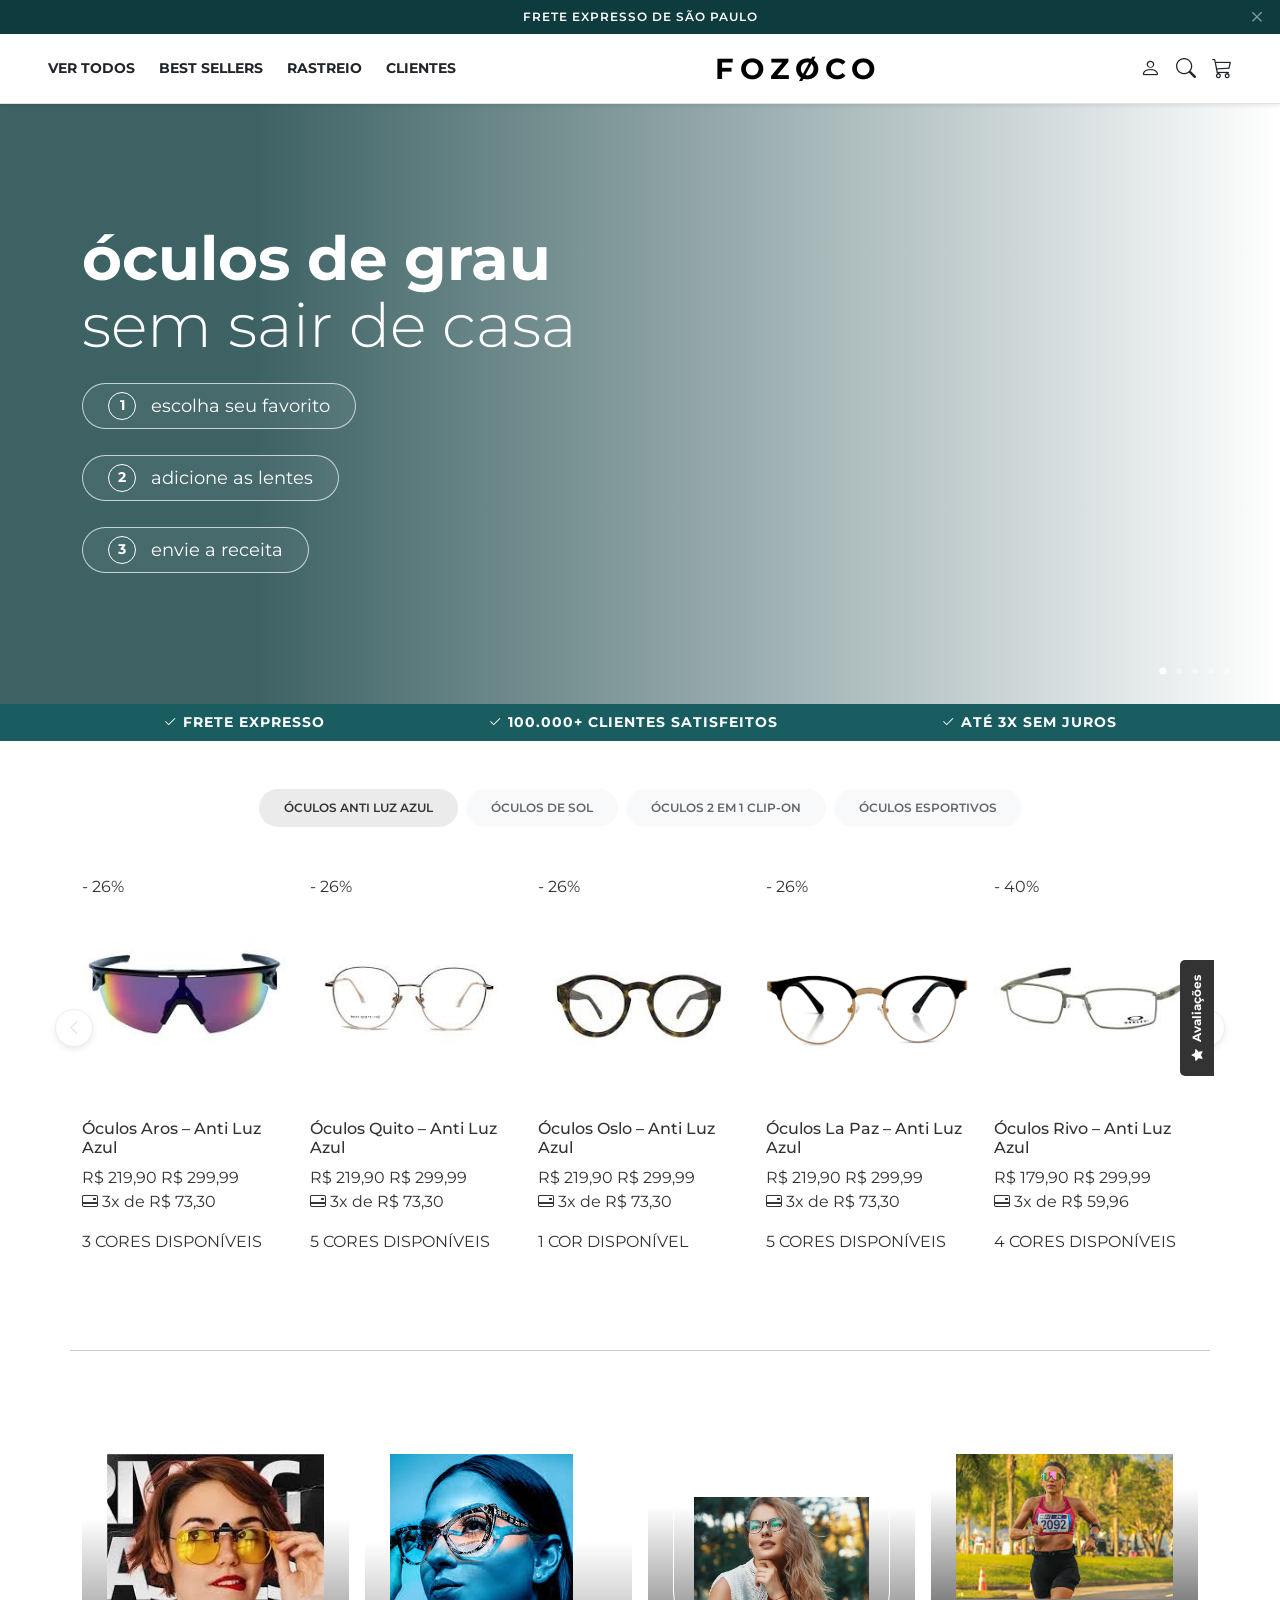
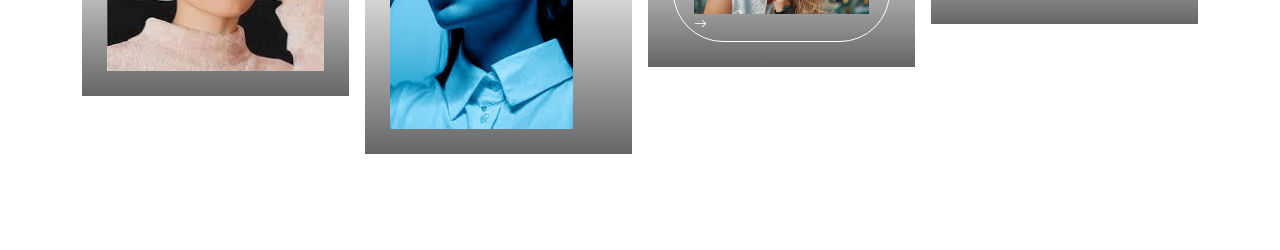
==== index.html @ f726ee56 "Add files via upload" ====
<!DOCTYPE html>
<html lang="pt-br">
<head>
    <meta charset="UTF-8">
    <meta name="viewport" content="width=device-width, initial-scale=1.0">
    <title>FOZOCO Eyewear - Replica</title>

    <link href="https://cdn.jsdelivr.net/npm/bootstrap@5.3.0/dist/css/bootstrap.min.css" rel="stylesheet">
    <link rel="stylesheet" href="https://cdn.jsdelivr.net/npm/bootstrap-icons@1.11.0/font/bootstrap-icons.css">
    
    <link href="https://fonts.googleapis.com/css2?family=Montserrat:wght@300;400;500;600;700&display=swap" rel="stylesheet">
    
    <link rel="stylesheet" href="css/style.css">
</head>
<body>

    <div class="top-announcement text-center py-2 position-relative">
        <span>FRETE EXPRESSO DE SÃO PAULO</span>
        <button type="button" class="btn-close btn-close-white position-absolute end-0 top-50 translate-middle-y me-3 small" style="font-size: 0.6rem;"></button>
    </div>

    <nav class="navbar navbar-expand-lg navbar-light bg-white border-bottom sticky-top shadow-sm">
        <div class="container-fluid px-lg-5">
            <div class="d-flex align-items-center justify-content-between w-100">
                <div class="navbar-nav d-none d-lg-flex flex-row gap-4 small fw-bold">
                    <a class="nav-link p-0 text-dark" href="#">VER TODOS</a>
                    <a class="nav-link p-0 text-dark" href="#">BEST SELLERS</a>
                    <a class="nav-link p-0 text-dark" href="#">RASTREIO</a>
                    <a class="nav-link p-0 text-dark" href="#">CLIENTES</a>
                </div>
                <a class="navbar-brand mx-auto fw-bold" href="#" style="letter-spacing: 6px; font-size: 1.8rem;">FOZØCO</a>
                <div class="d-flex gap-3 fs-5">
                    <a href="#" class="text-dark"><i class="bi bi-person"></i></a>
                    <a href="#" class="text-dark"><i class="bi bi-search"></i></a>
                    <a href="#" class="text-dark"><i class="bi bi-cart3"></i></a>
                </div>
            </div>
        </div>
    </nav>

    <section class="hero-section text-white d-flex align-items-center">
        <div class="container hero-content">
            <div class="row">
                <div class="col-lg-6">
                    <h1 class="display-3 fw-bold mb-4">óculos de grau<br><span class="fw-light">sem sair de casa</span></h1>
                    <div class="steps-container d-flex flex-column gap-3">
                        <div class="step-badge"><span class="step-number">1</span> escolha seu favorito</div>
                        <div class="step-badge"><span class="step-number">2</span> adicione as lentes</div>
                        <div class="step-badge"><span class="step-number">3</span> envie a receita</div>
                    </div>
                </div>
            </div>
        </div>
        <div class="carousel-dots">
            <span class="dot active"></span><span class="dot"></span><span class="dot"></span><span class="dot"></span><span class="dot"></span>
        </div>
    </section>

    <div class="benefits-bar text-white py-2">
        <div class="container d-flex justify-content-around flex-wrap small fw-bold text-uppercase">
            <span><i class="bi bi-check2"></i> FRETE EXPRESSO</span>
            <span><i class="bi bi-check2"></i> 100.000+ CLIENTES SATISFEITOS</span>
            <span><i class="bi bi-check2"></i> ATÉ 3X SEM JUROS</span>
        </div>
    </div>

    <div class="container py-5 text-center">
        <div class="d-flex flex-wrap justify-content-center gap-2">
            <a href="#" class="filter-btn active">ÓCULOS ANTI LUZ AZUL</a>
            <a href="#" class="filter-btn">ÓCULOS DE SOL</a>
            <a href="#" class="filter-btn">ÓCULOS 2 EM 1 CLIP-ON</a>
            <a href="#" class="filter-btn">ÓCULOS ESPORTIVOS</a>
        </div>
    </div>

    <div class="container pb-5 position-relative">
        <div class="reviews-tab"><i class="bi bi-star-fill me-1"></i> Avaliações</div>
        <button class="nav-arrow left"><i class="bi bi-chevron-left"></i></button>
        <button class="nav-arrow right"><i class="bi bi-chevron-right"></i></button>

        <div class="row row-cols-2 row-cols-md-5 g-4">
            <div class="col">
                <div class="product-card">
                    <div class="product-img-box">
                        <span class="badge-discount">- 26%</span>
                        <img src="img/oculos1.jpg" class="img-fluid">
                    </div>
                    <div class="product-info mt-3">
                        <h6>Óculos Aros – Anti Luz Azul</h6>
                        <div class="price-box"><span class="price-new">R$ 219,90</span> <span class="price-old">R$ 299,99</span></div>
                        <p class="installments"><i class="bi bi-credit-card-2-back"></i> 3x de R$ 73,30</p>
                        <span class="colors-text">3 CORES DISPONÍVEIS</span>
                    </div>
                </div>
            </div>
            <div class="col">
                <div class="product-card">
                    <div class="product-img-box">
                        <span class="badge-discount">- 26%</span>
                        <img src="img/oculos2.jpg" class="img-fluid">
                    </div>
                    <div class="product-info mt-3">
                        <h6>Óculos Quito – Anti Luz Azul</h6>
                        <div class="price-box"><span class="price-new">R$ 219,90</span> <span class="price-old">R$ 299,99</span></div>
                        <p class="installments"><i class="bi bi-credit-card-2-back"></i> 3x de R$ 73,30</p>
                        <span class="colors-text">5 CORES DISPONÍVEIS</span>
                    </div>
                </div>
            </div>
            <div class="col">
                <div class="product-card">
                    <div class="product-img-box">
                        <span class="badge-discount">- 26%</span>
                        <img src="img/oculos3.jpg" class="img-fluid">
                    </div>
                    <div class="product-info mt-3">
                        <h6>Óculos Oslo – Anti Luz Azul</h6>
                        <div class="price-box"><span class="price-new">R$ 219,90</span> <span class="price-old">R$ 299,99</span></div>
                        <p class="installments"><i class="bi bi-credit-card-2-back"></i> 3x de R$ 73,30</p>
                        <span class="colors-text">1 COR DISPONÍVEL</span>
                    </div>
                </div>
            </div>
            <div class="col">
                <div class="product-card">
                    <div class="product-img-box">
                        <span class="badge-discount">- 26%</span>
                        <img src="img/oculos4.png" class="img-fluid">
                    </div>
                    <div class="product-info mt-3">
                        <h6>Óculos La Paz – Anti Luz Azul</h6>
                        <div class="price-box"><span class="price-new">R$ 219,90</span> <span class="price-old">R$ 299,99</span></div>
                        <p class="installments"><i class="bi bi-credit-card-2-back"></i> 3x de R$ 73,30</p>
                        <span class="colors-text">5 CORES DISPONÍVEIS</span>
                    </div>
                </div>
            </div>
            <div class="col">
                <div class="product-card">
                    <div class="product-img-box">
                        <span class="badge-discount">- 40%</span>
                        <img src="img/oculos5.jpg" class="img-fluid">
                    </div>
                    <div class="product-info mt-3">
                        <h6>Óculos Rivo – Anti Luz Azul</h6>
                        <div class="price-box"><span class="price-new">R$ 179,90</span> <span class="price-old">R$ 299,99</span></div>
                        <p class="installments"><i class="bi bi-credit-card-2-back"></i> 3x de R$ 59,96</p>
                        <span class="colors-text">4 CORES DISPONÍVEIS</span>
                    </div>
                </div>
            </div>
        </div>
    </div>

    <hr class="container my-5 opacity-25">

    <div class="container pb-5 mb-5">
        <div class="row g-3">
            <div class="col-md-3">
                <div class="cat-banner" style="background-image: url('modelo1.jpg');">
                    <div class="cat-overlay">
                        <h3>Anti Luz Azul</h3>
                        <img src="img/oculosantisol.jpg" class="img-fluid">
                    </div>
                </div>
            </div>
            <div class="col-md-3">
                <div class="cat-banner" style="background-image: url('modelo2.jpg');">
                    <div class="cat-overlay">
                        <h3>Sol</h3>
                        <img src="img/oculosazul.jpg" class="img-fluid">
                    </div>
                </div>
            </div>
            <div class="col-md-3">
                <div class="cat-banner" style="background-image: url('modelo3.jpg');">
                    <div class="cat-overlay">
                        <h3>2 em 1 Clip-On</h3>
                        <a href="#" class="btn-compre">COMPRE JÁ 
                            <img src="img/modelooculos.avif" class="img-fluid"><i class="bi bi-arrow-right"></i></a>
                    </div>
                </div>
            </div>
            <div class="col-md-3">
                <div class="cat-banner" style="background-image: url('modelo4.jpg');">
                    <div class="cat-overlay">
                        <h3>Esportivo</h3>
                        <img src="img/oculosesportivo.jpg" class="img-fluid">
                    </div>
                </div>
            </div>
        </div>
    </div>

    <script src="https://cdn.jsdelivr.net/npm/bootstrap@5.3.0/dist/js/bootstrap.bundle.min.js"></script>
</body>
</html>
---- css/style.css ----
:root {
    --fozoco-teal: #1a5d61;
    --fozoco-dark: #0d3b3e;
    --light-bg: #f8f9fa;
}

body { font-family: 'Montserrat', sans-serif; color: #333; overflow-x: hidden; }

.top-announcement { background-color: var(--fozoco-dark); color: white; font-size: 0.75rem; font-weight: 600; letter-spacing: 1px; }
.navbar-brand { font-family: 'Montserrat', sans-serif; color: #000 !important; }

.hero-section {
    height: 600px;
    background: linear-gradient(90deg, rgba(13, 59, 62, 0.8) 20%, transparent 100%), url('../modelooculos.jpg');
    background-size: cover; background-position: center; position: relative;
}
.hero-content h1 { font-size: 3.8rem; line-height: 1.1; }
.step-badge { border: 1px solid rgba(255,255,255,0.7); border-radius: 50px; padding: 8px 25px; width: fit-content; display: flex; align-items: center; gap: 15px; font-size: 1.1rem; background: rgba(255, 255, 255, 0.05); margin-bottom: 10px; }
.step-number { width: 28px; height: 28px; border: 1.5px solid white; border-radius: 50%; display: flex; align-items: center; justify-content: center; font-size: 0.9rem; font-weight: bold; }
.carousel-dots { position: absolute; bottom: 30px; right: 50px; display: flex; gap: 10px; }
.carousel-dots .dot { width: 6px; height: 6px; background: rgba(255,255,255,0.4); border-radius: 50%; }
.carousel-dots .dot.active { background: #fff; transform: scale(1.2); }

.benefits-bar { background-color: var(--fozoco-teal); letter-spacing: 1px; }
.filter-btn { text-decoration: none; color: #666; padding: 10px 25px; border-radius: 50px; background-color: var(--light-bg); font-size: 0.75rem; font-weight: 600; transition: 0.3s; }
.filter-btn.active { background-color: #ebebeb; color: #333; }

.product-img-box img {
    width: 100%;       
    height: 100%;      
    object-fit: cover; 
}    

.reviews-tab { position: absolute; right: -45px; top: 150px; background-color: #333; color: white; padding: 8px 15px; font-size: 0.75rem; font-weight: bold; border-radius: 5px 5px 0 0; transform: rotate(-90deg); cursor: pointer; z-index: 100; }
.nav-arrow { position: absolute; top: 35%; background: white; border: 1px solid #eee; width: 38px; height: 38px; border-radius: 50%; display: flex; align-items: center; justify-content: center; box-shadow: 0 3px 6px rgba(0,0,0,0.08); z-index: 10; color: #ddd; cursor: pointer; }
.nav-arrow.left { left: -15px; }
.nav-arrow.right { right: -15px; }

.cat-banner {
    background-size: cover;
    background-position: center; 
}

.cat-banner:hover { transform: translateY(-5px); box-shadow: 0 10px 20px rgba(0,0,0,0.1); }
.cat-overlay {
    background: linear-gradient(to top, rgba(0,0,0,0.6) 0%, transparent 60%);
    width: 100%;
    padding: 25px;
    color: white;
}
.cat-overlay h3 { font-weight: 700; font-size: 1.6rem; margin: 0; }

.btn-compre {
    display: inline-block;
    margin-top: 15px;
    border: 1.5px solid white;
    color: white;
    text-decoration: none;
    padding: 8px 20px;
    border-radius: 50px;
    font-size: 0.8rem;
    font-weight: 700;
    transition: 0.3s;
}
.btn-compre:hover { background: white; color: black; }

@media (max-width: 992px) {
    .hero-content h1 { font-size: 2.5rem; }
    .nav-arrow { display: none; }
    .cat-banner { height: 300px; margin-bottom: 15px; }
}
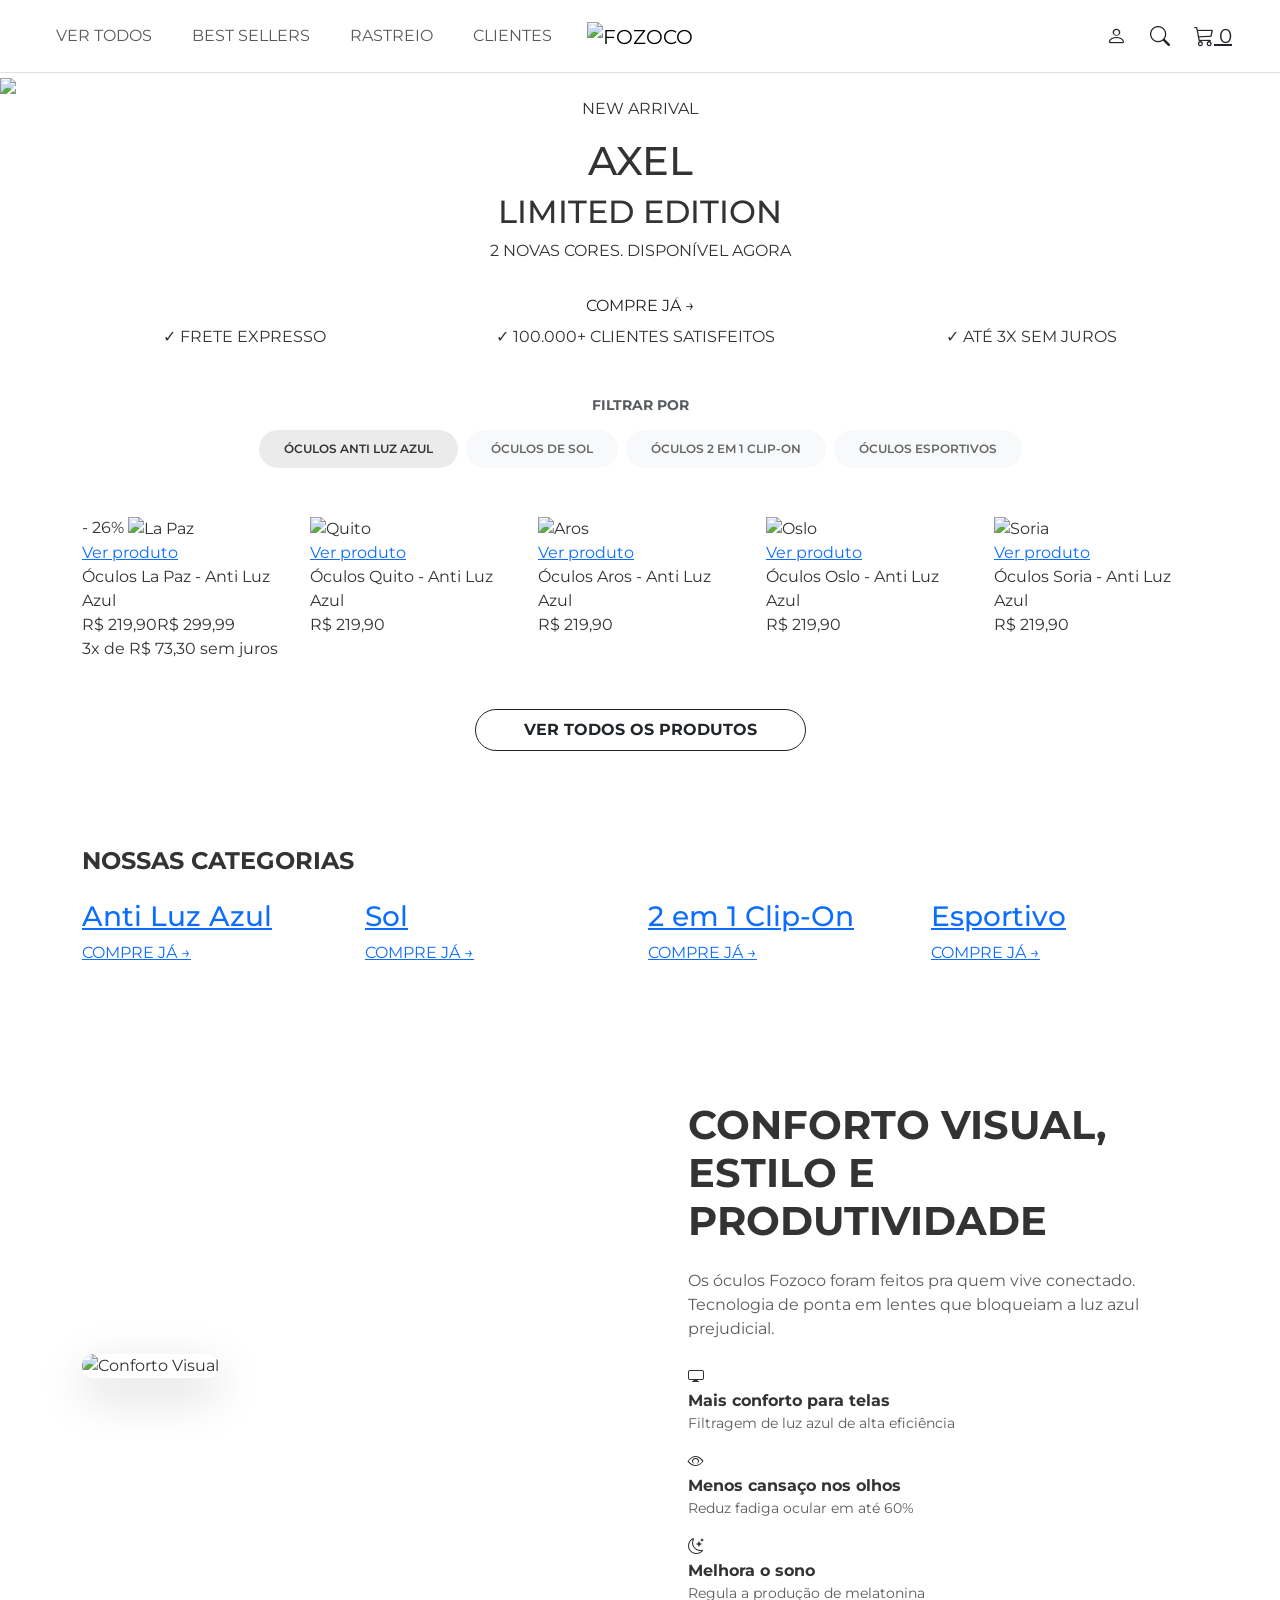
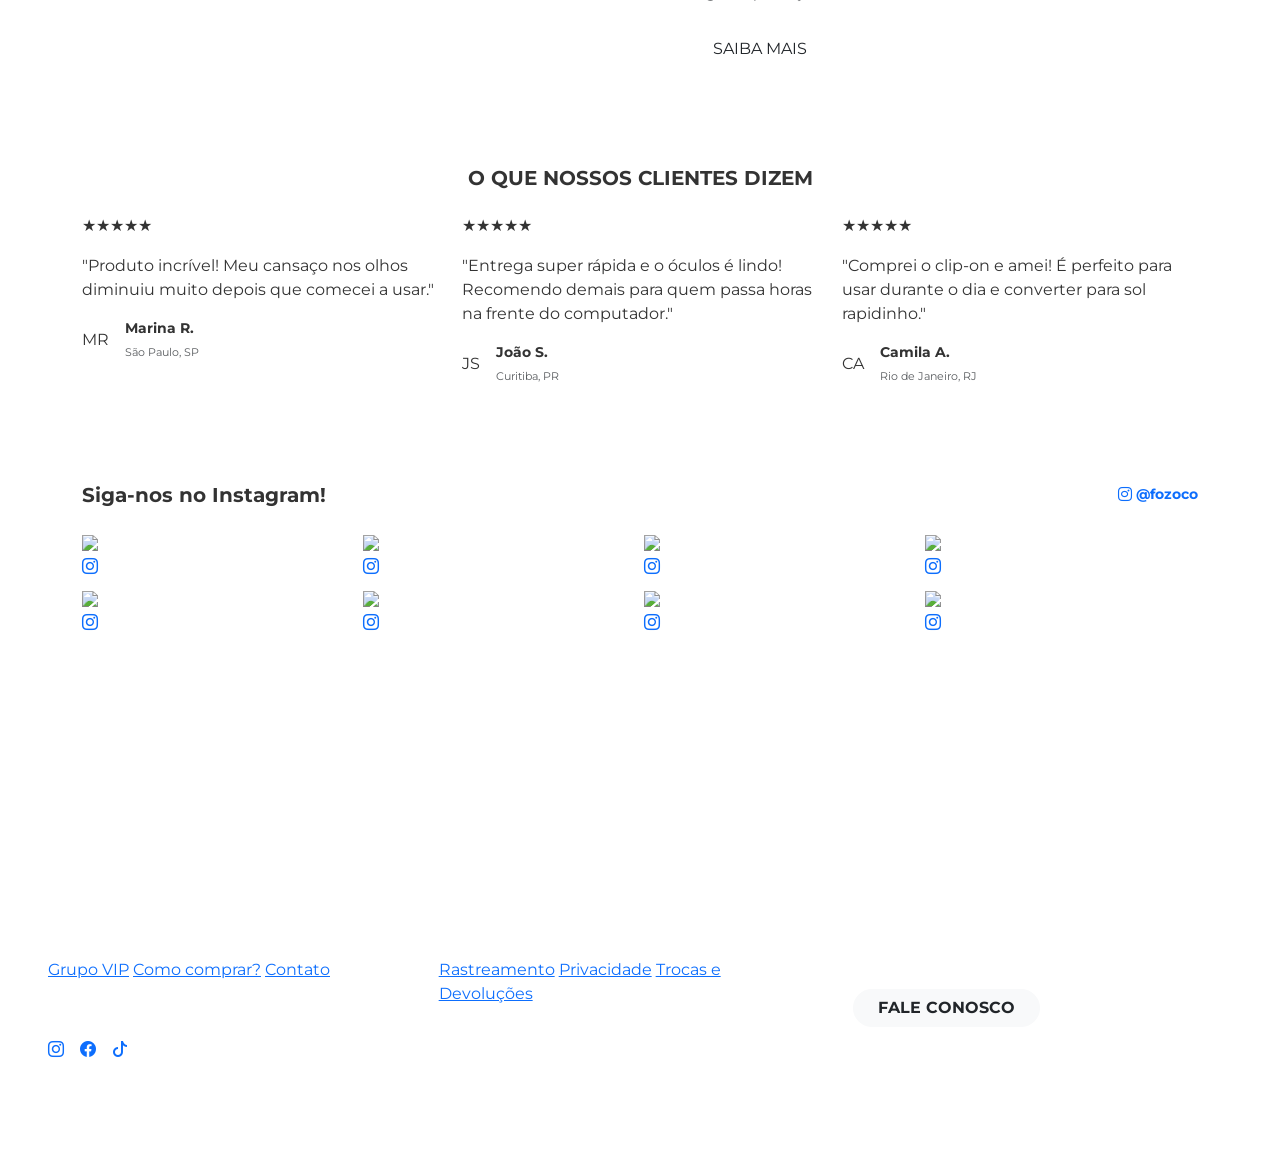
==== commit ade8d1e8: "Add files via upload" ====
--- a/index.html
+++ b/index.html
@@ -3,68 +3,241 @@
 <head>
     <meta charset="UTF-8">
     <meta name="viewport" content="width=device-width, initial-scale=1.0">
-    <title>FOZOCO Eyewear - Replica</title>
-
+    <title>FOZOCO Eyewear</title>
+    <!-- Bootstrap 5 CSS -->
     <link href="https://cdn.jsdelivr.net/npm/bootstrap@5.3.0/dist/css/bootstrap.min.css" rel="stylesheet">
+    <!-- Bootstrap Icons -->
     <link rel="stylesheet" href="https://cdn.jsdelivr.net/npm/bootstrap-icons@1.11.0/font/bootstrap-icons.css">
-    
-    <link href="https://fonts.googleapis.com/css2?family=Montserrat:wght@300;400;500;600;700&display=swap" rel="stylesheet">
-    
+    <!-- Google Fonts -->
+    <link href="https://fonts.googleapis.com/css2?family=Montserrat:wght@300;400;500;600;700;800;900&display=swap" rel="stylesheet">
+    <!-- CSS Externo -->
     <link rel="stylesheet" href="css/style.css">
 </head>
 <body>
-
-    <div class="top-announcement text-center py-2 position-relative">
-        <span>FRETE EXPRESSO DE SÃO PAULO</span>
-        <button type="button" class="btn-close btn-close-white position-absolute end-0 top-50 translate-middle-y me-3 small" style="font-size: 0.6rem;"></button>
-    </div>
-
-    <nav class="navbar navbar-expand-lg navbar-light bg-white border-bottom sticky-top shadow-sm">
+ 
+    <!-- NAVBAR -->
+    <nav class="navbar navbar-expand-lg navbar-light bg-white border-bottom py-3 sticky-top">
         <div class="container-fluid px-lg-5">
-            <div class="d-flex align-items-center justify-content-between w-100">
-                <div class="navbar-nav d-none d-lg-flex flex-row gap-4 small fw-bold">
-                    <a class="nav-link p-0 text-dark" href="#">VER TODOS</a>
-                    <a class="nav-link p-0 text-dark" href="#">BEST SELLERS</a>
-                    <a class="nav-link p-0 text-dark" href="#">RASTREIO</a>
-                    <a class="nav-link p-0 text-dark" href="#">CLIENTES</a>
-                </div>
-                <a class="navbar-brand mx-auto fw-bold" href="#" style="letter-spacing: 6px; font-size: 1.8rem;">FOZØCO</a>
-                <div class="d-flex gap-3 fs-5">
-                    <a href="#" class="text-dark"><i class="bi bi-person"></i></a>
-                    <a href="#" class="text-dark"><i class="bi bi-search"></i></a>
-                    <a href="#" class="text-dark"><i class="bi bi-cart3"></i></a>
-                </div>
+ 
+            <!-- Links esquerda (desktop) -->
+            <div class="navbar-nav d-none d-lg-flex flex-row gap-4">
+                <a class="nav-link" href="#">VER TODOS</a>
+                <a class="nav-link" href="#">BEST SELLERS</a>
+                <a class="nav-link" href="#">RASTREIO</a>
+                <a class="nav-link" href="#">CLIENTES</a>
+            </div>
+ 
+            <!-- Botão hambúrguer (mobile) -->
+            <button class="navbar-toggler border-0" type="button" data-bs-toggle="collapse" data-bs-target="#mobileMenu">
+                <span class="navbar-toggler-icon"></span>
+            </button>
+ 
+            <!-- Logo centralizado -->
+            <a class="navbar-brand mx-auto position-absolute start-50 translate-middle-x" href="#">
+                <img src="img/logofazoco.webp" alt="FOZOCO" height="30">
+            </a>
+ 
+            <!-- Ícones direita -->
+            <div class="d-flex gap-4 fs-5 ms-auto">
+                <a href="#" class="text-dark nav-icon"><i class="bi bi-person"></i></a>
+                <a href="#" class="text-dark nav-icon"><i class="bi bi-search"></i></a>
+                <a href="#" class="text-dark nav-icon position-relative">
+                    <i class="bi bi-cart3"></i>
+                    <span class="cart-badge">0</span>
+                </a>
+            </div>
+        </div>
+ 
+        <!-- Menu Mobile -->
+        <div class="collapse navbar-collapse" id="mobileMenu">
+            <div class="container py-3 d-lg-none">
+                <a class="nav-link py-2 border-bottom" href="#">VER TODOS</a>
+                <a class="nav-link py-2 border-bottom" href="#">BEST SELLERS</a>
+                <a class="nav-link py-2 border-bottom" href="#">RASTREIO</a>
+                <a class="nav-link py-2" href="#">CLIENTES</a>
             </div>
         </div>
     </nav>
-
-    <section class="hero-section text-white d-flex align-items-center">
-        <div class="container hero-content">
-            <div class="row">
-                <div class="col-lg-6">
-                    <h1 class="display-3 fw-bold mb-4">óculos de grau<br><span class="fw-light">sem sair de casa</span></h1>
-                    <div class="steps-container d-flex flex-column gap-3">
-                        <div class="step-badge"><span class="step-number">1</span> escolha seu favorito</div>
-                        <div class="step-badge"><span class="step-number">2</span> adicione as lentes</div>
-                        <div class="step-badge"><span class="step-number">3</span> envie a receita</div>
-                    </div>
-                </div>
-            </div>
-        </div>
-        <div class="carousel-dots">
-            <span class="dot active"></span><span class="dot"></span><span class="dot"></span><span class="dot"></span><span class="dot"></span>
-        </div>
-    </section>
-
-    <div class="benefits-bar text-white py-2">
-        <div class="container d-flex justify-content-around flex-wrap small fw-bold text-uppercase">
-            <span><i class="bi bi-check2"></i> FRETE EXPRESSO</span>
-            <span><i class="bi bi-check2"></i> 100.000+ CLIENTES SATISFEITOS</span>
-            <span><i class="bi bi-check2"></i> ATÉ 3X SEM JUROS</span>
-        </div>
-    </div>
-
+ <div id="heroCarousel" class="carousel slide carousel-fade" data-bs-ride="carousel" data-bs-interval="4500">
+
+    <div class="carousel-indicators">
+        <button type="button" data-bs-target="#heroCarousel" data-bs-slide-to="0" class="active"></button>
+        <button type="button" data-bs-target="#heroCarousel" data-bs-slide-to="1"></button>
+        <button type="button" data-bs-target="#heroCarousel" data-bs-slide-to="2"></button>
+        <button type="button" data-bs-target="#heroCarousel" data-bs-slide-to="3"></button>
+        <button type="button" data-bs-target="#heroCarousel" data-bs-slide-to="4"></button>
+    </div>
+
+    <div class="carousel-inner">
+
+        <!-- Slide 1 -->
+        <div class="carousel-item active">
+            <div class="hero-slide">
+                <img src="img/imagemcarossel.avif" class="hero-img">
+                <div class="overlay"></div>
+
+                <div class="container h-100 d-flex align-items-center justify-content-center text-center">
+                    <div class="slide-content">
+                        <p class="slide-eyebrow">NEW ARRIVAL</p>
+                        <h1 class="slide-title">AXEL</h1>
+                        <h2 class="slide-subtitle">LIMITED EDITION</h2>
+                        <div class="slide-pill">2 NOVAS CORES. DISPONÍVEL AGORA</div>
+                        <a href="#" class="btn btn-hero mt-4">COMPRE JÁ →</a>
+                    </div>
+                </div>
+            </div>
+        </div>
+
+        <!-- Slide 2 -->
+        <div class="carousel-item">
+            <div class="hero-slide">
+                <img src="img/modelooculos2.avif" class="hero-img">
+                <div class="overlay"></div>
+
+                <div class="container h-100 d-flex align-items-center">
+                    <div class="col-lg-6 slide-content text-white">
+                        <p class="slide-eyebrow">ANTI LUZ AZUL</p>
+                        <h1 class="slide-title-left">óculos de grau<br>sem sair de casa</h1>
+                        <div class="d-flex flex-column mt-4">
+                            <div class="hero-badge"><span>1</span> escolha seu favorito</div>
+                            <div class="hero-badge"><span>2</span> adicione as lentes</div>
+                            <div class="hero-badge"><span>3</span> envie a receita</div>
+                        </div>
+                        <a href="#" class="btn btn-hero-outline mt-4">VER COLEÇÃO →</a>
+                    </div>
+                </div>
+            </div>
+        </div>
+
+        <!-- Slide 3 -->
+        <div class="carousel-item">
+            <div class="hero-slide">
+                <img src="img/modelooculos3.jpg" class="hero-img">
+                <div class="overlay"></div>
+
+                <div class="container h-100 d-flex align-items-center justify-content-end">
+                    <div class="col-lg-5 slide-content text-white text-end">
+                        <p class="slide-eyebrow">VERÃO 2025</p>
+                        <h1 class="slide-title-right">coleção<br>de sol</h1>
+                        <p class="slide-desc mt-3">Proteção UV400 com estilo para todos os momentos.</p>
+                        <a href="#" class="btn btn-hero mt-3">VER COLEÇÃO →</a>
+                    </div>
+                </div>
+            </div>
+        </div>
+
+        <!-- Slide 4 -->
+        <div class="carousel-item">
+            <div class="hero-slide">
+                <img src="img/modelooculos4.webp" class="hero-img">
+                <div class="overlay"></div>
+
+                <div class="container h-100 d-flex align-items-center">
+                    <div class="col-lg-6 slide-content text-white">
+                        <p class="slide-eyebrow">INOVAÇÃO</p>
+                        <h1 class="slide-title-left">2 em 1<br>clip-on</h1>
+                        <p class="slide-desc mt-3">Um óculos, duas funções.</p>
+                        <a href="#" class="btn btn-hero-outline mt-4">SAIBA MAIS →</a>
+                    </div>
+                </div>
+            </div>
+        </div>
+
+        <!-- Slide 5 -->
+        <div class="carousel-item">
+            <div class="hero-slide">
+                <img src="img/modelooculos5.avif" class="hero-img">
+                <div class="overlay"></div>
+
+                <div class="container h-100 d-flex align-items-center justify-content-center text-center">
+                    <div class="slide-content text-white">
+                        <p class="slide-eyebrow">LINHA SPORT</p>
+                        <h1 class="slide-title">ESPORTIVOS</h1>
+                        <p class="slide-desc mt-3">Alta performance.</p>
+                        <a href="#" class="btn btn-hero mt-4">COMPRE JÁ →</a>
+                    </div>
+                </div>
+            </div>
+        </div>
+
+    </div>
+</div>
+            <!-- Slide 2 — Óculos de grau -->
+            <div class="carousel-item hero-slide slide-2">
+                <div class="container h-100 d-flex align-items-center">
+                    <div class="col-lg-6 slide-content text-white">
+                        <p class="slide-eyebrow">ANTI LUZ AZUL</p>
+                        <h1 class="slide-title-left">óculos de grau<br>sem sair de casa</h1>
+                        <div class="d-flex flex-column mt-4">
+                            <div class="hero-badge"><span>1</span> escolha seu favorito</div>
+                            <div class="hero-badge"><span>2</span> adicione as lentes</div>
+                            <div class="hero-badge"><span>3</span> envie a receita</div>
+                        </div>
+                        <a href="#" class="btn btn-hero-outline mt-4">VER COLEÇÃO →</a>
+                    </div>
+                </div>
+            </div>
+ 
+            <!-- Slide 3 — Óculos de sol -->
+            <div class="carousel-item hero-slide slide-3">
+                <div class="container h-100 d-flex align-items-center justify-content-end">
+                    <div class="col-lg-5 slide-content text-white text-end">
+                        <p class="slide-eyebrow">VERÃO 2025</p>
+                        <h1 class="slide-title-right">coleção<br>de sol</h1>
+                        <p class="slide-desc mt-3">Proteção UV400 com estilo para todos os momentos.</p>
+                        <a href="#" class="btn btn-hero mt-3">VER COLEÇÃO →</a>
+                    </div>
+                </div>
+            </div>
+ 
+            <!-- Slide 4 — Clip-On 2 em 1 -->
+            <div class="carousel-item hero-slide slide-4">
+                <div class="container h-100 d-flex align-items-center">
+                    <div class="col-lg-6 slide-content text-white">
+                        <p class="slide-eyebrow">INOVAÇÃO</p>
+                        <h1 class="slide-title-left">2 em 1<br>clip-on</h1>
+                        <p class="slide-desc mt-3">Um óculos, duas funções. Do dia para a noite em segundos.</p>
+                        <a href="#" class="btn btn-hero-outline mt-4">SAIBA MAIS →</a>
+                    </div>
+                </div>
+            </div>
+ 
+            <!-- Slide 5 — Esportivo -->
+            <div class="carousel-item hero-slide slide-5">
+                <div class="container h-100 d-flex align-items-center justify-content-center text-center">
+                    <div class="slide-content text-white">
+                        <p class="slide-eyebrow">LINHA SPORT</p>
+                        <h1 class="slide-title">ESPORTIVOS</h1>
+                        <p class="slide-desc mt-3">Para quem não para. Alta performance, design arrojado.</p>
+                        <a href="#" class="btn btn-hero mt-4">COMPRE JÁ →</a>
+                    </div>
+                </div>
+            </div>
+ 
+        </div><!-- /.carousel-inner -->
+ 
+        <!-- Controles prev/next -->
+        <button class="carousel-control-prev" type="button" data-bs-target="#heroCarousel" data-bs-slide="prev">
+            <span class="carousel-control-prev-icon"></span>
+        </button>
+        <button class="carousel-control-next" type="button" data-bs-target="#heroCarousel" data-bs-slide="next">
+            <span class="carousel-control-next-icon"></span>
+        </button>
+ 
+    </div><!-- /#heroCarousel -->
+ 
+    <!-- INFO BAR -->
+    <div class="info-bar text-center">
+        <div class="container d-flex justify-content-around flex-wrap gap-2">
+            <span>✓ FRETE EXPRESSO</span>
+            <span>✓ 100.000+ CLIENTES SATISFEITOS</span>
+            <span>✓ ATÉ 3X SEM JUROS</span>
+        </div>
+    </div>
+ 
+    <!-- FILTROS -->
     <div class="container py-5 text-center">
+        <h6 class="text-muted mb-3 small fw-bold letter-spacing-wide">FILTRAR POR</h6>
         <div class="d-flex flex-wrap justify-content-center gap-2">
             <a href="#" class="filter-btn active">ÓCULOS ANTI LUZ AZUL</a>
             <a href="#" class="filter-btn">ÓCULOS DE SOL</a>
@@ -72,126 +245,249 @@
             <a href="#" class="filter-btn">ÓCULOS ESPORTIVOS</a>
         </div>
     </div>
-
-    <div class="container pb-5 position-relative">
-        <div class="reviews-tab"><i class="bi bi-star-fill me-1"></i> Avaliações</div>
-        <button class="nav-arrow left"><i class="bi bi-chevron-left"></i></button>
-        <button class="nav-arrow right"><i class="bi bi-chevron-right"></i></button>
-
-        <div class="row row-cols-2 row-cols-md-5 g-4">
-            <div class="col">
-                <div class="product-card">
-                    <div class="product-img-box">
-                        <span class="badge-discount">- 26%</span>
-                        <img src="img/oculos1.jpg" class="img-fluid">
-                    </div>
-                    <div class="product-info mt-3">
-                        <h6>Óculos Aros – Anti Luz Azul</h6>
-                        <div class="price-box"><span class="price-new">R$ 219,90</span> <span class="price-old">R$ 299,99</span></div>
-                        <p class="installments"><i class="bi bi-credit-card-2-back"></i> 3x de R$ 73,30</p>
-                        <span class="colors-text">3 CORES DISPONÍVEIS</span>
-                    </div>
-                </div>
-            </div>
-            <div class="col">
-                <div class="product-card">
-                    <div class="product-img-box">
-                        <span class="badge-discount">- 26%</span>
-                        <img src="img/oculos2.jpg" class="img-fluid">
-                    </div>
-                    <div class="product-info mt-3">
-                        <h6>Óculos Quito – Anti Luz Azul</h6>
-                        <div class="price-box"><span class="price-new">R$ 219,90</span> <span class="price-old">R$ 299,99</span></div>
-                        <p class="installments"><i class="bi bi-credit-card-2-back"></i> 3x de R$ 73,30</p>
-                        <span class="colors-text">5 CORES DISPONÍVEIS</span>
-                    </div>
-                </div>
-            </div>
-            <div class="col">
-                <div class="product-card">
-                    <div class="product-img-box">
-                        <span class="badge-discount">- 26%</span>
-                        <img src="img/oculos3.jpg" class="img-fluid">
-                    </div>
-                    <div class="product-info mt-3">
-                        <h6>Óculos Oslo – Anti Luz Azul</h6>
-                        <div class="price-box"><span class="price-new">R$ 219,90</span> <span class="price-old">R$ 299,99</span></div>
-                        <p class="installments"><i class="bi bi-credit-card-2-back"></i> 3x de R$ 73,30</p>
-                        <span class="colors-text">1 COR DISPONÍVEL</span>
-                    </div>
-                </div>
-            </div>
-            <div class="col">
-                <div class="product-card">
-                    <div class="product-img-box">
-                        <span class="badge-discount">- 26%</span>
-                        <img src="img/oculos4.png" class="img-fluid">
-                    </div>
-                    <div class="product-info mt-3">
-                        <h6>Óculos La Paz – Anti Luz Azul</h6>
-                        <div class="price-box"><span class="price-new">R$ 219,90</span> <span class="price-old">R$ 299,99</span></div>
-                        <p class="installments"><i class="bi bi-credit-card-2-back"></i> 3x de R$ 73,30</p>
-                        <span class="colors-text">5 CORES DISPONÍVEIS</span>
-                    </div>
-                </div>
-            </div>
-            <div class="col">
-                <div class="product-card">
-                    <div class="product-img-box">
-                        <span class="badge-discount">- 40%</span>
-                        <img src="img/oculos5.jpg" class="img-fluid">
-                    </div>
-                    <div class="product-info mt-3">
-                        <h6>Óculos Rivo – Anti Luz Azul</h6>
-                        <div class="price-box"><span class="price-new">R$ 179,90</span> <span class="price-old">R$ 299,99</span></div>
-                        <p class="installments"><i class="bi bi-credit-card-2-back"></i> 3x de R$ 59,96</p>
-                        <span class="colors-text">4 CORES DISPONÍVEIS</span>
-                    </div>
-                </div>
-            </div>
-        </div>
-    </div>
-
-    <hr class="container my-5 opacity-25">
-
-    <div class="container pb-5 mb-5">
+ 
+    <!-- VITRINE -->
+    <div class="container mb-5">
+        <div class="row row-cols-2 row-cols-md-3 row-cols-lg-5 g-4">
+            <!-- Produto 1 -->
+            <div class="col product-card">
+                <div class="product-img-container">
+                    <span class="discount-tag">- 26%</span>
+                    <img src="img/oculos1c.jpg" class="img-fluid" alt="La Paz">
+                    <div class="product-overlay"><a href="#" class="btn-quick-view">Ver produto</a></div>
+                </div>
+                <div class="product-title">Óculos La Paz - Anti Luz Azul</div>
+                <div><span class="price-new">R$ 219,90</span><span class="price-old">R$ 299,99</span></div>
+                <div class="installments">3x de R$ 73,30 sem juros</div>
+            </div>
+            <!-- Produto 2 -->
+            <div class="col product-card">
+                <div class="product-img-container">
+                    <img src="img/oculos2cc.jpg" class="img-fluid" alt="Quito">
+                    <div class="product-overlay"><a href="#" class="btn-quick-view">Ver produto</a></div>
+                </div>
+                <div class="product-title">Óculos Quito - Anti Luz Azul</div>
+                <div><span class="price-new">R$ 219,90</span></div>
+            </div>
+            <!-- Produto 3 -->
+            <div class="col product-card">
+                <div class="product-img-container">
+                    <img src="img/oculos3c.jpg" class="img-fluid" alt="Aros">
+                    <div class="product-overlay"><a href="#" class="btn-quick-view">Ver produto</a></div>
+                </div>
+                <div class="product-title">Óculos Aros - Anti Luz Azul</div>
+                <div><span class="price-new">R$ 219,90</span></div>
+            </div>
+            <!-- Produto 4 -->
+            <div class="col product-card">
+                <div class="product-img-container">
+                    <img src="img/oculos4c.png" class="img-fluid" alt="Oslo">
+                    <div class="product-overlay"><a href="#" class="btn-quick-view">Ver produto</a></div>
+                </div>
+                <div class="product-title">Óculos Oslo - Anti Luz Azul</div>
+                <div><span class="price-new">R$ 219,90</span></div>
+            </div>
+            <!-- Produto 5 -->
+            <div class="col product-card">
+                <div class="product-img-container">
+                    <img src="img/oculos5c.jpg" class="img-fluid" alt="Soria">
+                    <div class="product-overlay"><a href="#" class="btn-quick-view">Ver produto</a></div>
+                </div>
+                <div class="product-title">Óculos Soria - Anti Luz Azul</div>
+                <div><span class="price-new">R$ 219,90</span></div>
+            </div>
+        </div>
+ 
+        <!-- Botão ver todos -->
+        <div class="text-center mt-5">
+            <a href="#" class="btn btn-outline-dark px-5 py-2 rounded-pill fw-bold small">VER TODOS OS PRODUTOS</a>
+        </div>
+    </div>
+ 
+    <!-- CATEGORIAS -->
+    <div class="container py-5">
+        <h2 class="fw-bold mb-4 fs-4">NOSSAS CATEGORIAS</h2>
         <div class="row g-3">
-            <div class="col-md-3">
-                <div class="cat-banner" style="background-image: url('modelo1.jpg');">
-                    <div class="cat-overlay">
-                        <h3>Anti Luz Azul</h3>
-                        <img src="img/oculosantisol.jpg" class="img-fluid">
-                    </div>
-                </div>
-            </div>
-            <div class="col-md-3">
-                <div class="cat-banner" style="background-image: url('modelo2.jpg');">
-                    <div class="cat-overlay">
-                        <h3>Sol</h3>
-                        <img src="img/oculosazul.jpg" class="img-fluid">
-                    </div>
-                </div>
-            </div>
-            <div class="col-md-3">
-                <div class="cat-banner" style="background-image: url('modelo3.jpg');">
-                    <div class="cat-overlay">
-                        <h3>2 em 1 Clip-On</h3>
-                        <a href="#" class="btn-compre">COMPRE JÁ 
-                            <img src="img/modelooculos.avif" class="img-fluid"><i class="bi bi-arrow-right"></i></a>
-                    </div>
-                </div>
-            </div>
-            <div class="col-md-3">
-                <div class="cat-banner" style="background-image: url('modelo4.jpg');">
-                    <div class="cat-overlay">
-                        <h3>Esportivo</h3>
-                        <img src="img/oculosesportivo.jpg" class="img-fluid">
-                    </div>
-                </div>
-            </div>
-        </div>
-    </div>
-
+            <div class="col-md-3 col-6">
+                
+                <a href="#" class="cat-card" style="background-image: url('img/img8.jpg');">
+                    <h3>Anti Luz Azul</h3>
+                    <span class="btn-buy">COMPRE JÁ →</span>
+                </a>
+            </div>
+            <div class="col-md-3 col-6">
+                <a href="#" class="cat-card" style="background-image: url('img/img9.jpg');">
+                    <h3>Sol</h3>
+                    <span class="btn-buy">COMPRE JÁ →</span>
+                </a>
+            </div>
+            <div class="col-md-3 col-6">
+                <a href="#" class="cat-card" style="background-image: url('img/img10.jpg');">
+                    <h3>2 em 1 Clip-On</h3>
+                    <span class="btn-buy">COMPRE JÁ →</span>
+                </a>
+            </div>
+            <div class="col-md-3 col-6">
+                <a href="#" class="cat-card" style="background-image: url('img/img11.jpg');">
+                    <h3>Esportivo</h3>
+                    <span class="btn-buy">COMPRE JÁ →</span>
+                </a>
+            </div>
+        </div>
+    </div>
+ 
+    <!-- CONFORTO VISUAL -->
+    <section class="comfort-section container py-5">
+        <div class="row align-items-center g-5">
+            <div class="col-md-6">
+                <img src="img/modelo3.webp" class="img-fluid rounded-5 shadow-lg" alt="Conforto Visual">
+            </div>
+            <div class="col-md-6 ps-lg-5">
+                <span class="badge bg-teal-light text-teal mb-3">FOZOCO TECH</span>
+                <h2 class="fw-bold fs-1 mb-4">CONFORTO VISUAL, ESTILO E PRODUTIVIDADE</h2>
+                <p class="text-muted mb-4">Os óculos Fozoco foram feitos pra quem vive conectado. Tecnologia de ponta em lentes que bloqueiam a luz azul prejudicial.</p>
+                <div class="d-flex flex-column gap-3">
+                    <div class="comfort-item">
+                        <div class="comfort-icon"><i class="bi bi-display"></i></div>
+                        <div>
+                            <strong>Mais conforto para telas</strong>
+                            <p class="text-muted small mb-0">Filtragem de luz azul de alta eficiência</p>
+                        </div>
+                    </div>
+                    <div class="comfort-item">
+                        <div class="comfort-icon"><i class="bi bi-eye"></i></div>
+                        <div>
+                            <strong>Menos cansaço nos olhos</strong>
+                            <p class="text-muted small mb-0">Reduz fadiga ocular em até 60%</p>
+                        </div>
+                    </div>
+                    <div class="comfort-item">
+                        <div class="comfort-icon"><i class="bi bi-moon-stars"></i></div>
+                        <div>
+                            <strong>Melhora o sono</strong>
+                            <p class="text-muted small mb-0">Regula a produção de melatonina</p>
+                        </div>
+                    </div>
+                </div>
+                <a href="#" class="btn btn-teal mt-4 px-4 py-2 rounded-pill">SAIBA MAIS</a>
+            </div>
+        </div>
+    </section>
+ 
+    <!-- DEPOIMENTOS -->
+    <section class="testimonials-section py-5">
+        <div class="container">
+            <h5 class="fw-bold mb-4 text-center">O QUE NOSSOS CLIENTES DIZEM</h5>
+            <div class="row g-4">
+                <div class="col-md-4">
+                    <div class="testimonial-card">
+                        <div class="stars mb-3">★★★★★</div>
+                        <p class="mb-3">"Produto incrível! Meu cansaço nos olhos diminuiu muito depois que comecei a usar."</p>
+                        <div class="d-flex align-items-center gap-3">
+                            <div class="testimonial-avatar">MR</div>
+                            <div><strong class="d-block small">Marina R.</strong><span class="text-muted" style="font-size:11px">São Paulo, SP</span></div>
+                        </div>
+                    </div>
+                </div>
+                <div class="col-md-4">
+                    <div class="testimonial-card">
+                        <div class="stars mb-3">★★★★★</div>
+                        <p class="mb-3">"Entrega super rápida e o óculos é lindo! Recomendo demais para quem passa horas na frente do computador."</p>
+                        <div class="d-flex align-items-center gap-3">
+                            <div class="testimonial-avatar">JS</div>
+                            <div><strong class="d-block small">João S.</strong><span class="text-muted" style="font-size:11px">Curitiba, PR</span></div>
+                        </div>
+                    </div>
+                </div>
+                <div class="col-md-4">
+                    <div class="testimonial-card">
+                        <div class="stars mb-3">★★★★★</div>
+                        <p class="mb-3">"Comprei o clip-on e amei! É perfeito para usar durante o dia e converter para sol rapidinho."</p>
+                        <div class="d-flex align-items-center gap-3">
+                            <div class="testimonial-avatar">CA</div>
+                            <div><strong class="d-block small">Camila A.</strong><span class="text-muted" style="font-size:11px">Rio de Janeiro, RJ</span></div>
+                        </div>
+                    </div>
+                </div>
+            </div>
+        </div>
+    </section>
+ 
+    <!-- INSTAGRAM -->
+    <div class="container py-5">
+        <div class="d-flex align-items-center justify-content-between mb-4">
+            <h5 class="fw-bold mb-0">Siga-nos no Instagram!</h5>
+            <a href="https://instagram.com/fozoco" target="_blank" class="text-decoration-none fw-bold small text-teal">
+                <i class="bi bi-instagram me-1"></i>@fozoco
+            </a>
+        </div>
+        <div class="row row-cols-4 row-cols-lg-8 g-2">
+            <div class="col"><a href="#" class="insta-link"><img src="img/selfie1.jpg" class="insta-img"><div class="insta-overlay"><i class="bi bi-instagram"></i></div></a></div>
+            <div class="col"><a href="#" class="insta-link"><img src="img/selfie2.jpg" class="insta-img"><div class="insta-overlay"><i class="bi bi-instagram"></i></div></a></div>
+            <div class="col"><a href="#" class="insta-link"><img src="img/selfie3.jpg" class="insta-img"><div class="insta-overlay"><i class="bi bi-instagram"></i></div></a></div>
+            <div class="col"><a href="#" class="insta-link"><img src="img/selfie4.jpg" class="insta-img"><div class="insta-overlay"><i class="bi bi-instagram"></i></div></a></div>
+            <div class="col"><a href="#" class="insta-link"><img src="img/selfie5.jpg" class="insta-img"><div class="insta-overlay"><i class="bi bi-instagram"></i></div></a></div>
+            <div class="col"><a href="#" class="insta-link"><img src="img/selfie6.jpg" class="insta-img"><div class="insta-overlay"><i class="bi bi-instagram"></i></div></a></div>
+            <div class="col"><a href="#" class="insta-link"><img src="img/selfie7.jpg" class="insta-img"><div class="insta-overlay"><i class="bi bi-instagram"></i></div></a></div>
+            <div class="col"><a href="#" class="insta-link"><img src="img/selfie8.jpg" class="insta-img"><div class="insta-overlay"><i class="bi bi-instagram"></i></div></a></div>
+        </div>
+    </div>
+ 
+    <!-- FOOTER -->
+    <footer class="footer-main mt-5">
+        <div class="container-fluid p-0">
+            <div class="row g-0">
+                <div class="col-md-8 p-5 text-white">
+                    <div class="mb-4">
+                        <img src="img/img1.png" alt="FOZOCO" height="28" style="filter: brightness(0) invert(1); opacity:.8">
+                    </div>
+                    <p class="text-white-50 small mb-5" style="max-width:400px">Óculos com tecnologia de ponta para quem vive conectado. Conforto, estilo e proteção em cada detalhe.</p>
+                    <div class="row">
+                        <div class="col-6 mb-4">
+                            <h6 class="fw-bold mb-4 small letter-spacing-wide">NOSSA EMPRESA</h6>
+                            <a href="#" class="footer-link">Grupo VIP</a>
+                            <a href="#" class="footer-link">Como comprar?</a>
+                            <a href="#" class="footer-link">Contato</a>
+                        </div>
+                        <div class="col-6 mb-4">
+                            <h6 class="fw-bold mb-4 small letter-spacing-wide">INFORMAÇÕES</h6>
+                            <a href="#" class="footer-link">Rastreamento</a>
+                            <a href="#" class="footer-link">Privacidade</a>
+                            <a href="#" class="footer-link">Trocas e Devoluções</a>
+                        </div>
+                    </div>
+                    <div class="d-flex gap-3 mt-2">
+                        <a href="#" class="social-icon"><i class="bi bi-instagram"></i></a>
+                        <a href="#" class="social-icon"><i class="bi bi-facebook"></i></a>
+                        <a href="#" class="social-icon"><i class="bi bi-tiktok"></i></a>
+                    </div>
+                </div>
+                <div class="col-md-4 footer-orange-box text-white d-flex flex-column justify-content-center">
+                    <h2 class="fw-bold mb-4 fs-4">Central de Atendimento</h2>
+                    <p class="fs-5 fw-bold mb-1"><i class="bi bi-whatsapp me-2"></i>+55 43 99168-8285</p>
+                    <p class="mb-4"><i class="bi bi-envelope me-2"></i>info@fozoco.com</p>
+                    <p class="small opacity-75 mb-1">Seg–Sex: 9h às 18h</p>
+                    <a href="#" class="btn btn-light text-dark fw-bold rounded-pill px-4 mt-3 align-self-start small">FALE CONOSCO</a>
+                </div>
+            </div>
+            <div class="footer-bottom text-center text-white-50 py-3 small border-top border-white border-opacity-10">
+                © 2025 FOZOCO Eyewear. Todos os direitos reservados.
+            </div>
+        </div>
+    </footer>
+ 
     <script src="https://cdn.jsdelivr.net/npm/bootstrap@5.3.0/dist/js/bootstrap.bundle.min.js"></script>
+ 
+    <script>
+        // Filtros - toggle active
+        document.querySelectorAll('.filter-btn').forEach(btn => {
+            btn.addEventListener('click', function(e) {
+                e.preventDefault();
+                document.querySelectorAll('.filter-btn').forEach(b => b.classList.remove('active'));
+                this.classList.add('active');
+            });
+        });
+    </script>
 </body>
-</html>+</html>
+
